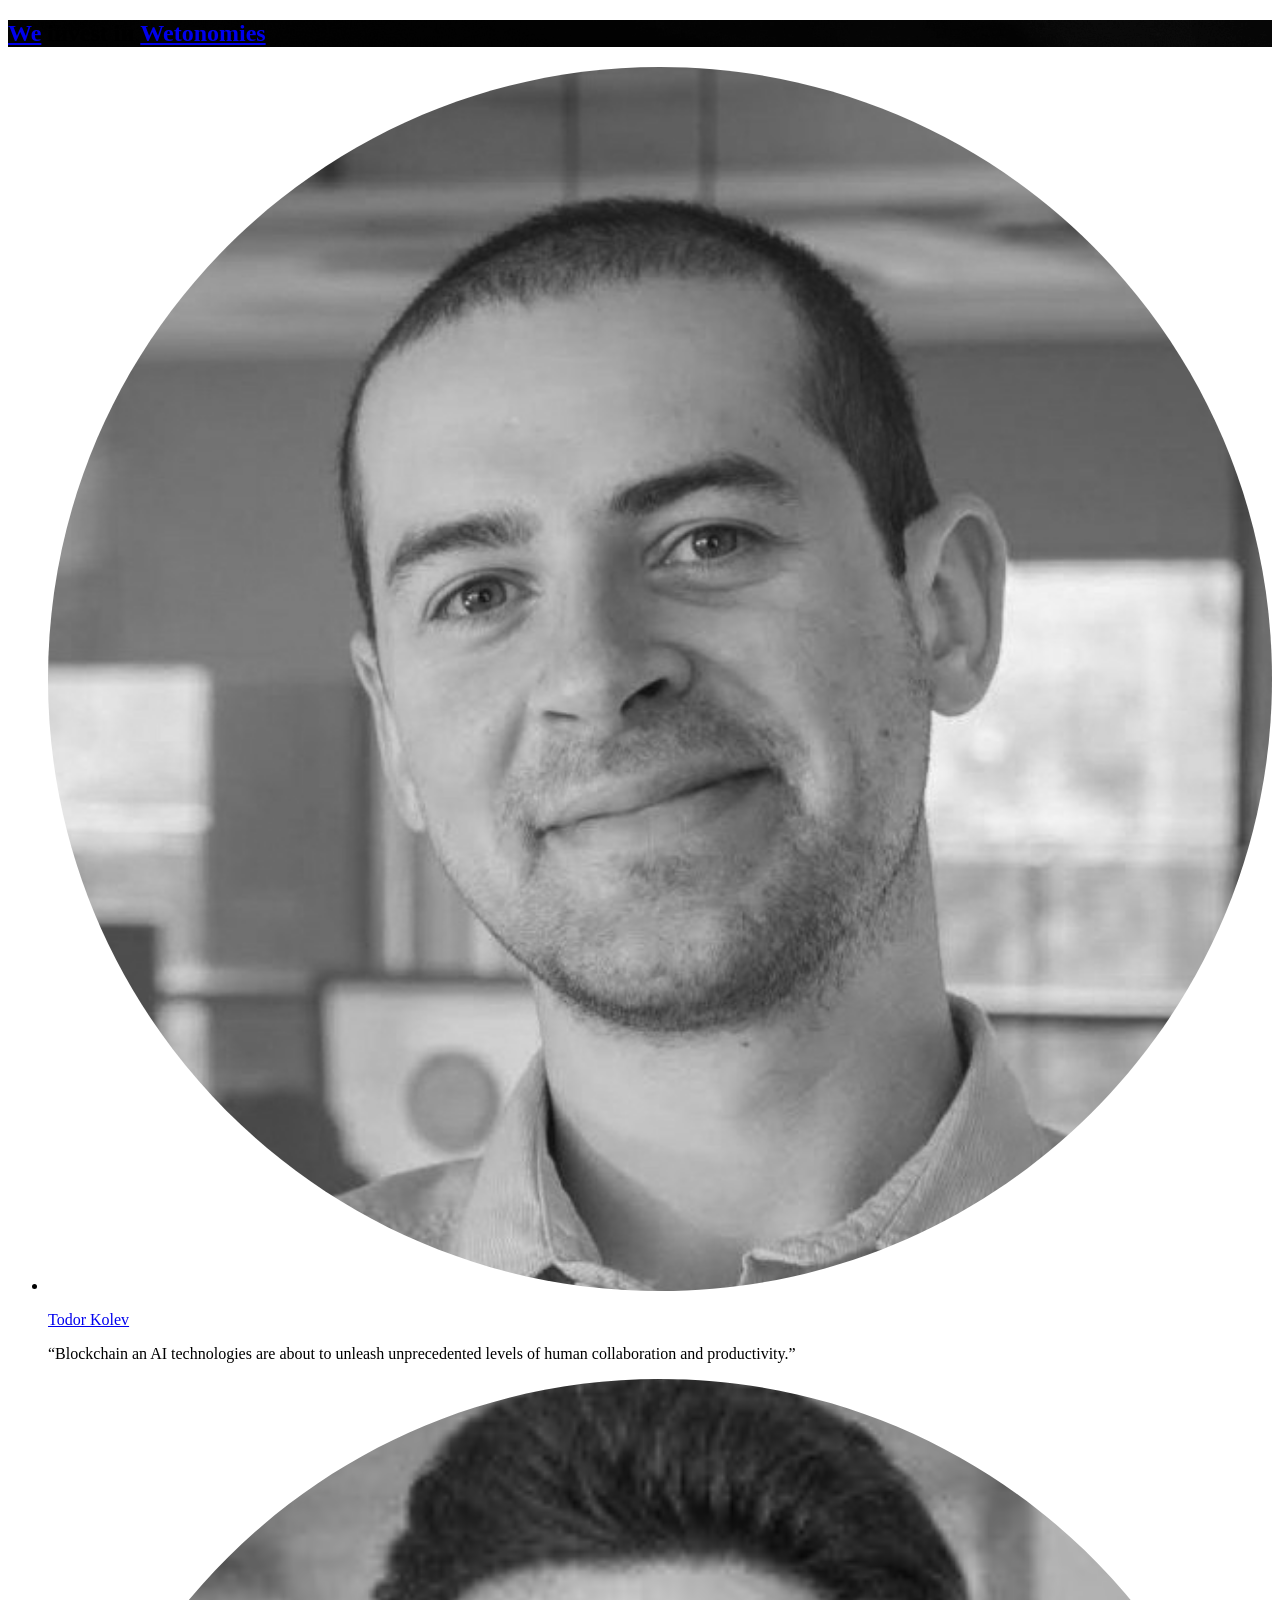
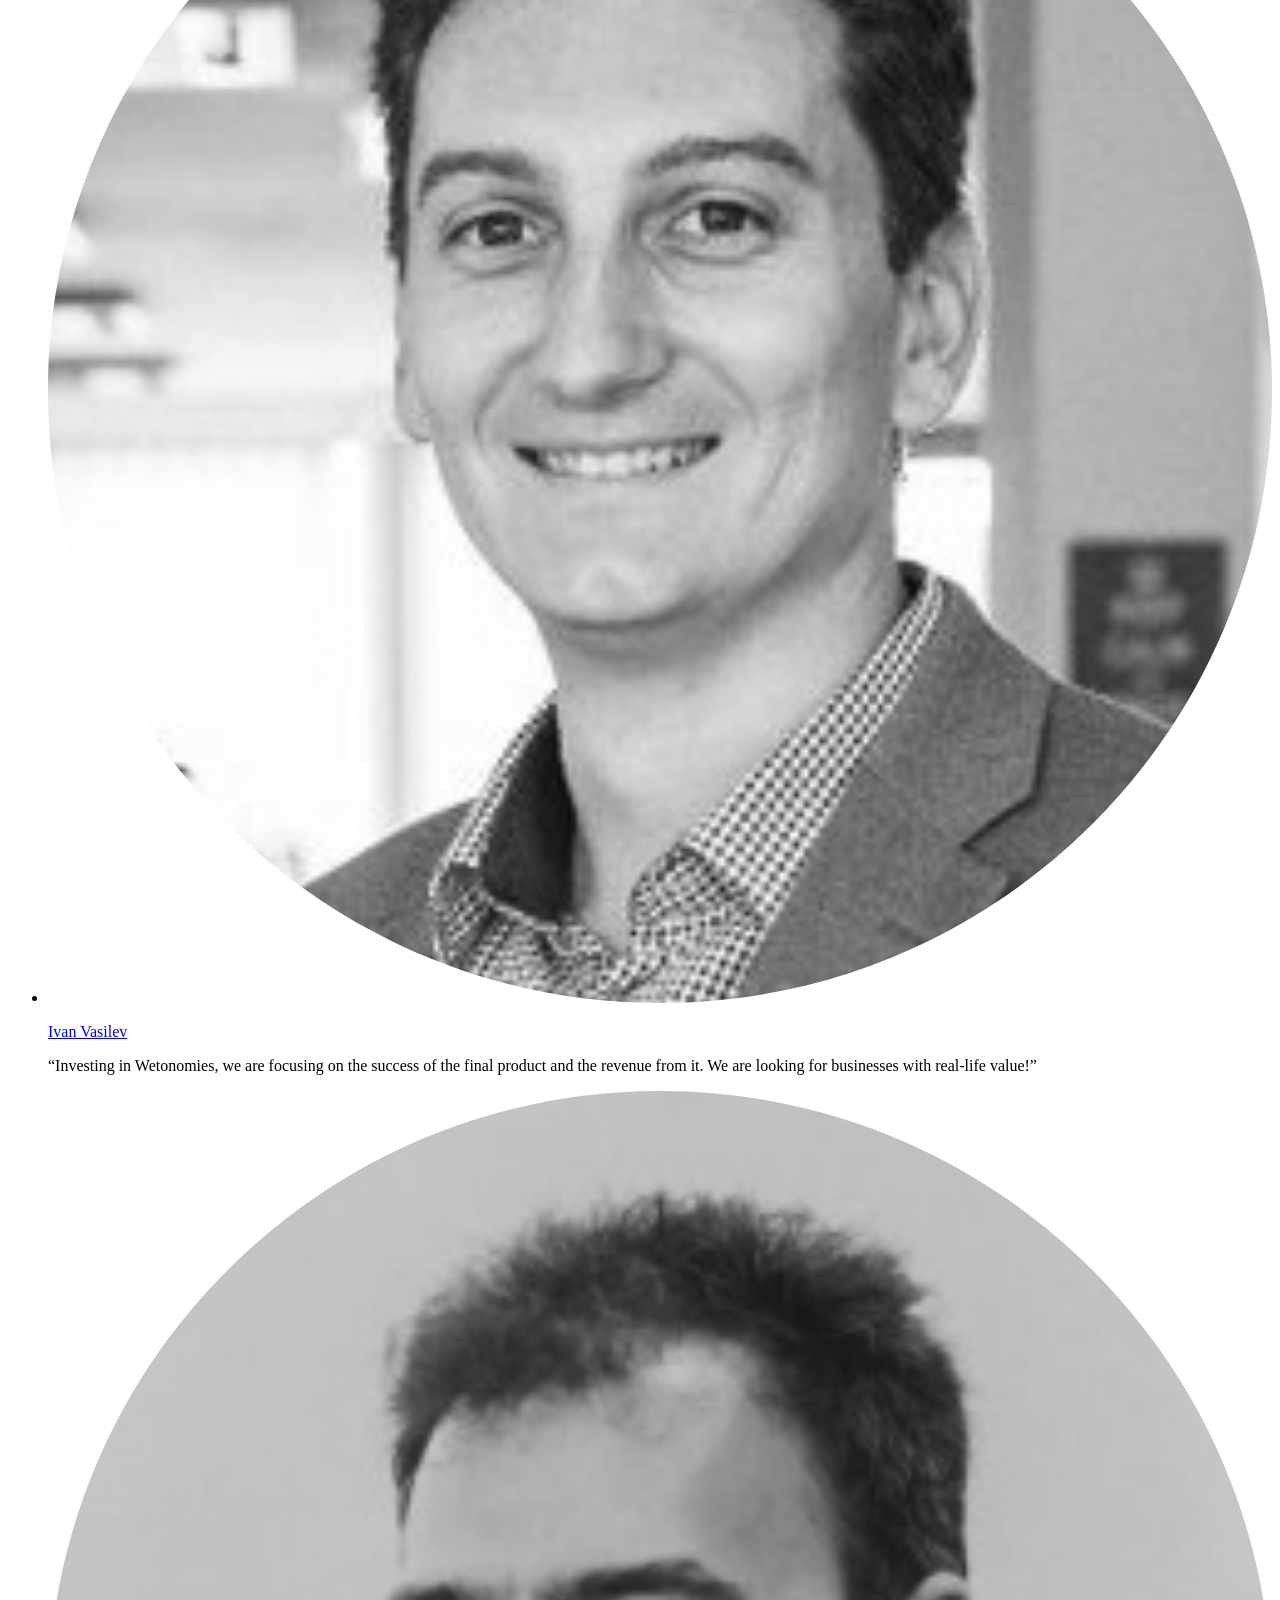
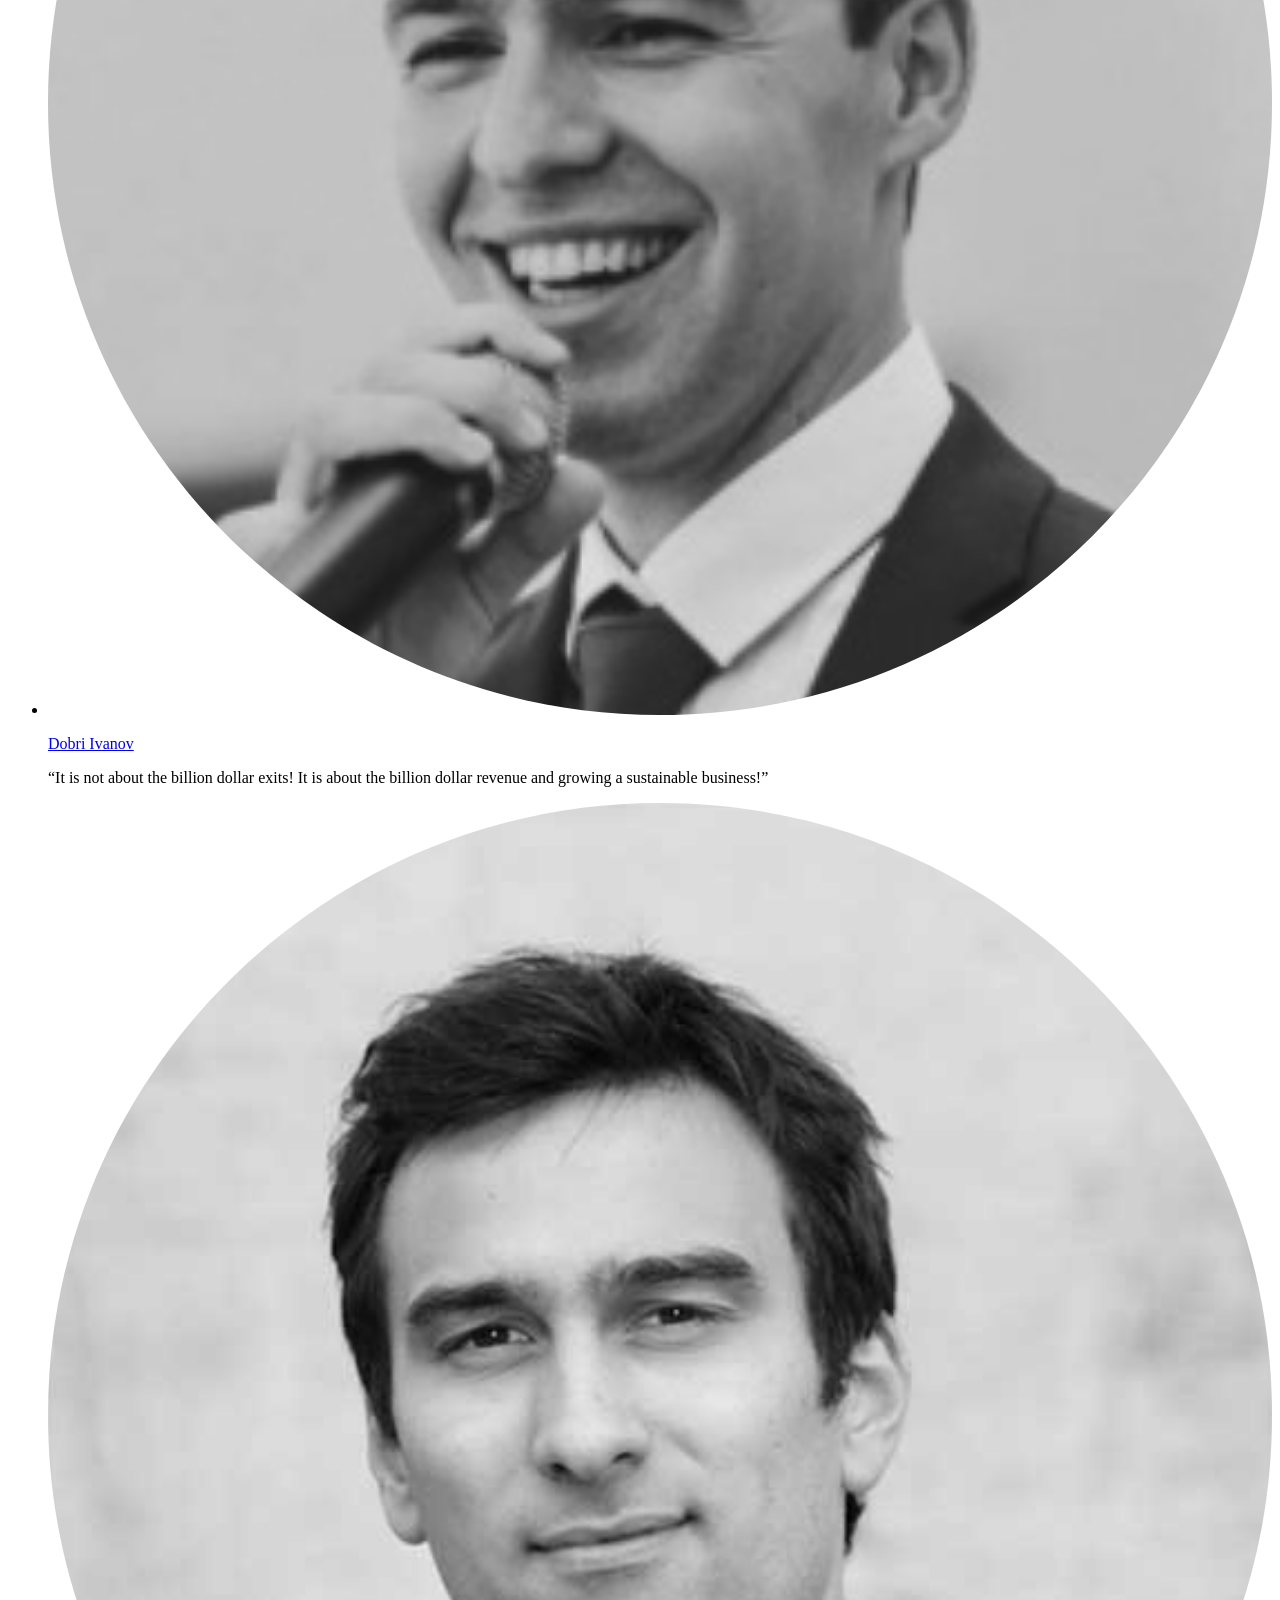
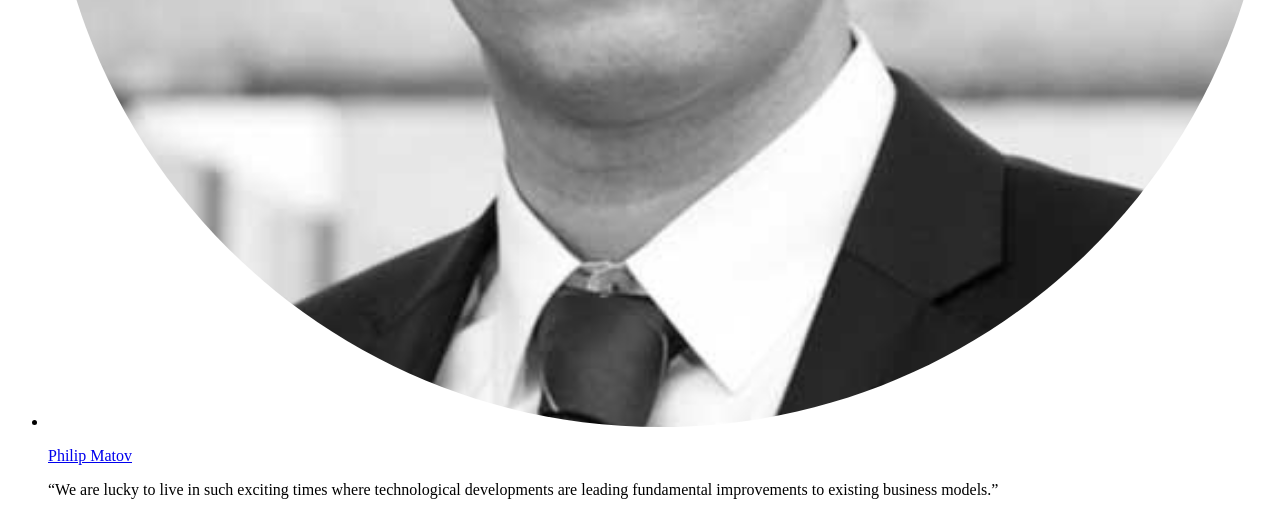
==== src/index.html @ e232cb5d "Code import" ====
<!DOCTYPE html>
<html lang="en">
	<include src="head.html"></include>
<body>
	<div class="wrapper">
		<include src="header.html"></include>

			<section class="intro" style="background-image: url(assets/images/temp/intro.jpg);">
				<div class="intro__inner">
					<div class="shell">
						<div class="intro__content">
							<div class="title animations" data-animation="fadeIn">
								<h1>
									<a href="#" class="btn--open-members">We</a> i<span>и</span>vest i<span>и</span> <a href="https://wetonomy.com/" target="_blank">Wetonomies</a>
								</h1>
							</div><!-- /.title -->
						</div><!-- /.intro__content -->
					</div><!-- /.shell -->
				</div><!-- /.intro__inner -->
			</section><!-- /.intro -->

			<section id="team-section" class="section section--team">
				<div class="shell">
					<div class="section__content">
						<a href="#" class="btn--close-members">
							<span></span>

							<span></span>
						</a>

						<ul class="members">
							<li class="member">
								<div class="member__inner">
									<div class="member__image">
										<object class="member__image-inner" type="image/svg+xml" data="assets/images/temp/member1.svg"></object>
									</div><!-- /.member__image -->

									<div class="member__content">
										<p><a href="https://www.linkedin.com/in/todor/" target="_blank">Todor Kolev</a></p>
										<p>
											 “Blockchain an AI technologies are about to unleash unprecedented levels of human collaboration and productivity.”
										</p>
									</div><!-- /.member__content -->
								</div><!-- /.member__inner -->
							</li><!-- /.member -->

							<li class="member">
								<div class="member__inner">
									<div class="member__image">
										<object class="member__image-inner" type="image/svg+xml" data="assets/images/temp/member2.svg"></object>
									</div><!-- /.member__image -->

									<div class="member__content">
										<p><a href="https://www.linkedin.com/in/vasilevivan/" target="_blank">Ivan Vasilev</a></p>
										<p>
											 “Investing in Wetonomies, we are focusing on the success of the final product and the revenue from it. We are looking for businesses with real-life value!”
										</p>
									</div><!-- /.member__content -->
								</div><!-- /.member__inner -->
							</li><!-- /.member -->

							<li class="member">
								<div class="member__inner">
									<div class="member__image">
										<object class="member__image-inner" type="image/svg+xml" data="assets/images/temp/member3.svg"></object>
									</div><!-- /.member__image -->

									<div class="member__content">
										<p><a href="https://www.linkedin.com/in/dobromir1/" target="_blank">Dobri Ivanov</a></p>
										<p>
											 “It is not about the billion dollar exits! It is about the billion dollar revenue and growing a sustainable business!”
										</p>
									</div><!-- /.member__content -->
								</div><!-- /.member__inner -->
							</li><!-- /.member -->

							<li class="member">
								<div class="member__inner">
									<div class="member__image">
										<object class="member__image-inner" type="image/svg+xml" data="assets/images/temp/member4.svg"></object>
									</div><!-- /.member__image -->

									<div class="member__content">
										<p><a href="https://www.linkedin.com/in/philip-ildo-matov-5155535b/" target="_blank">Philip Matov</a></p>
										<p>
											 “We are lucky to live in such exciting times where technological developments are leading fundamental improvements to existing business models.”
										</p>
									</div><!-- /.member__content -->
								</div><!-- /.member__inner -->
							</li><!-- /.member -->
						</ul><!-- /.members -->
					</div><!-- /.section__content -->
				</div><!-- /.shell -->
			</section><!-- /.section section-/-team -->

		<include src="footer.html"></include>
	</div><!-- /.wrapper -->

	<include src="scripts.html"></include>
</body>
</html>
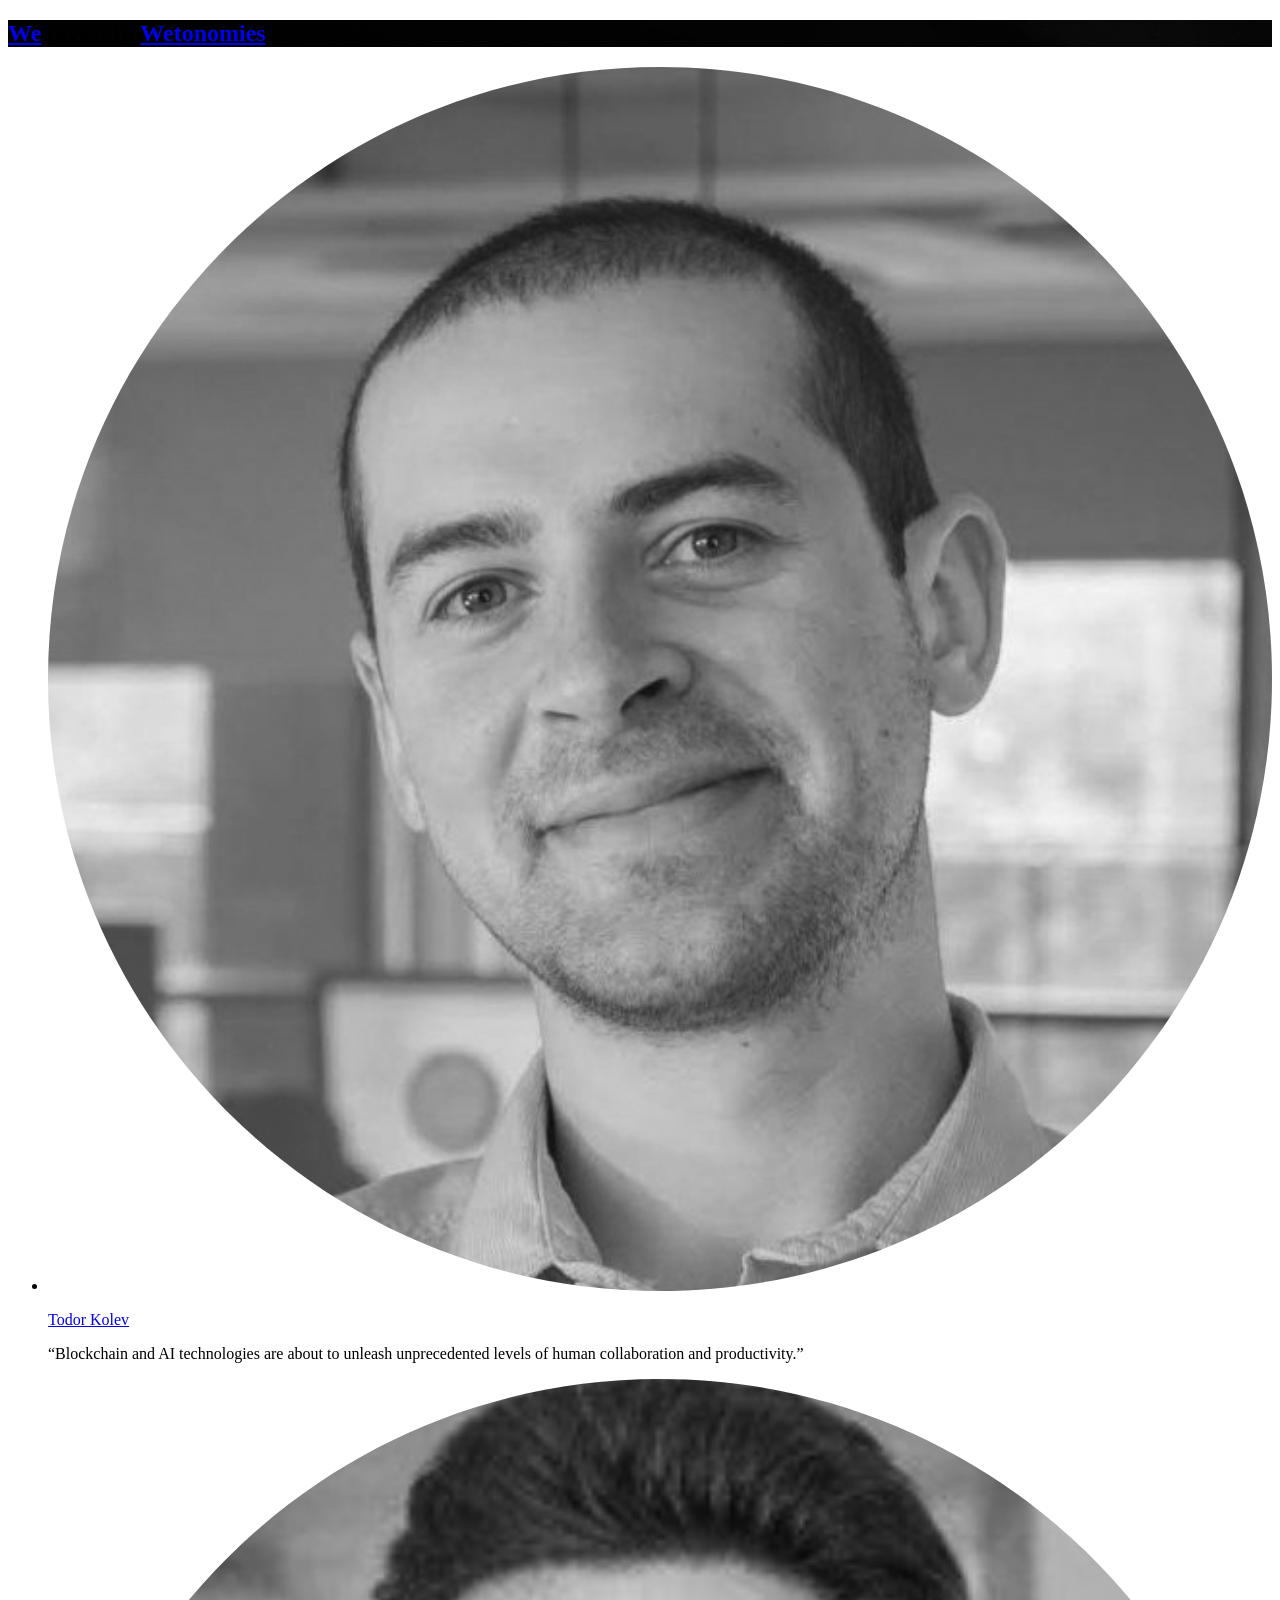
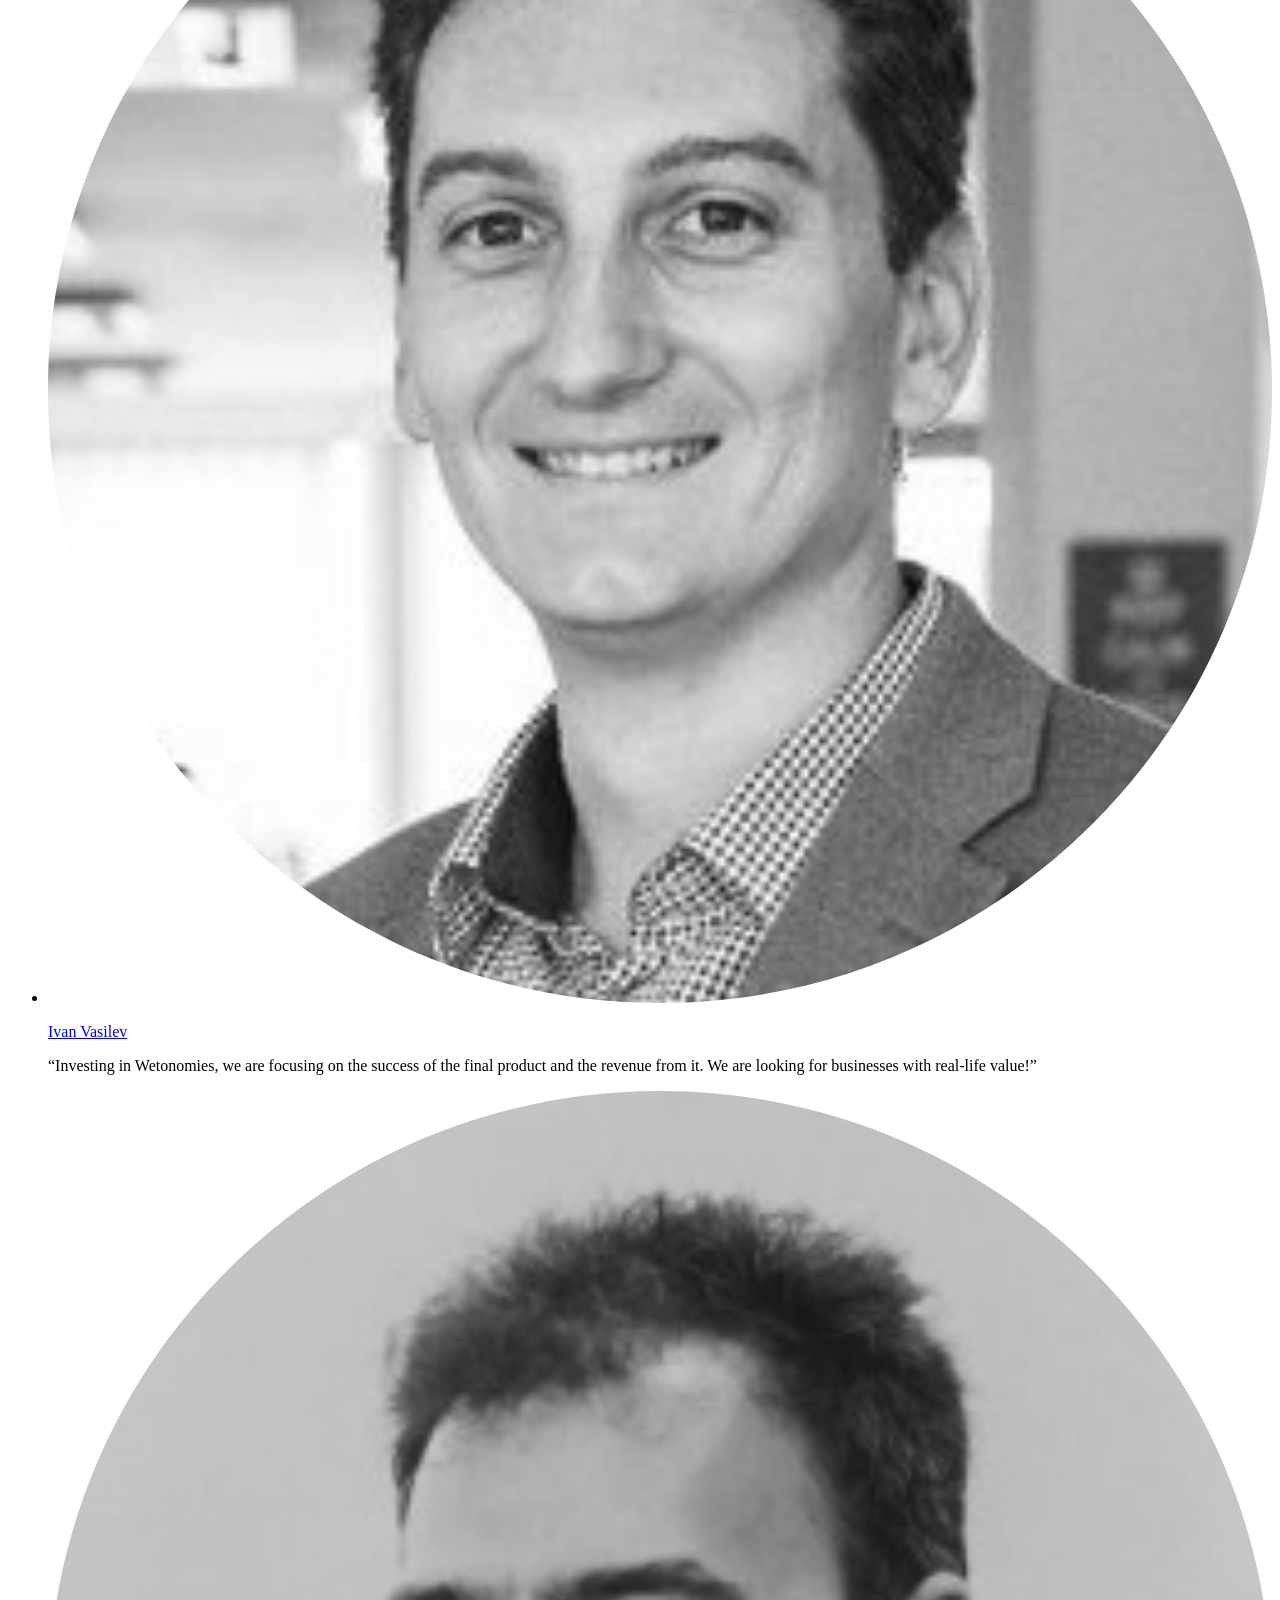
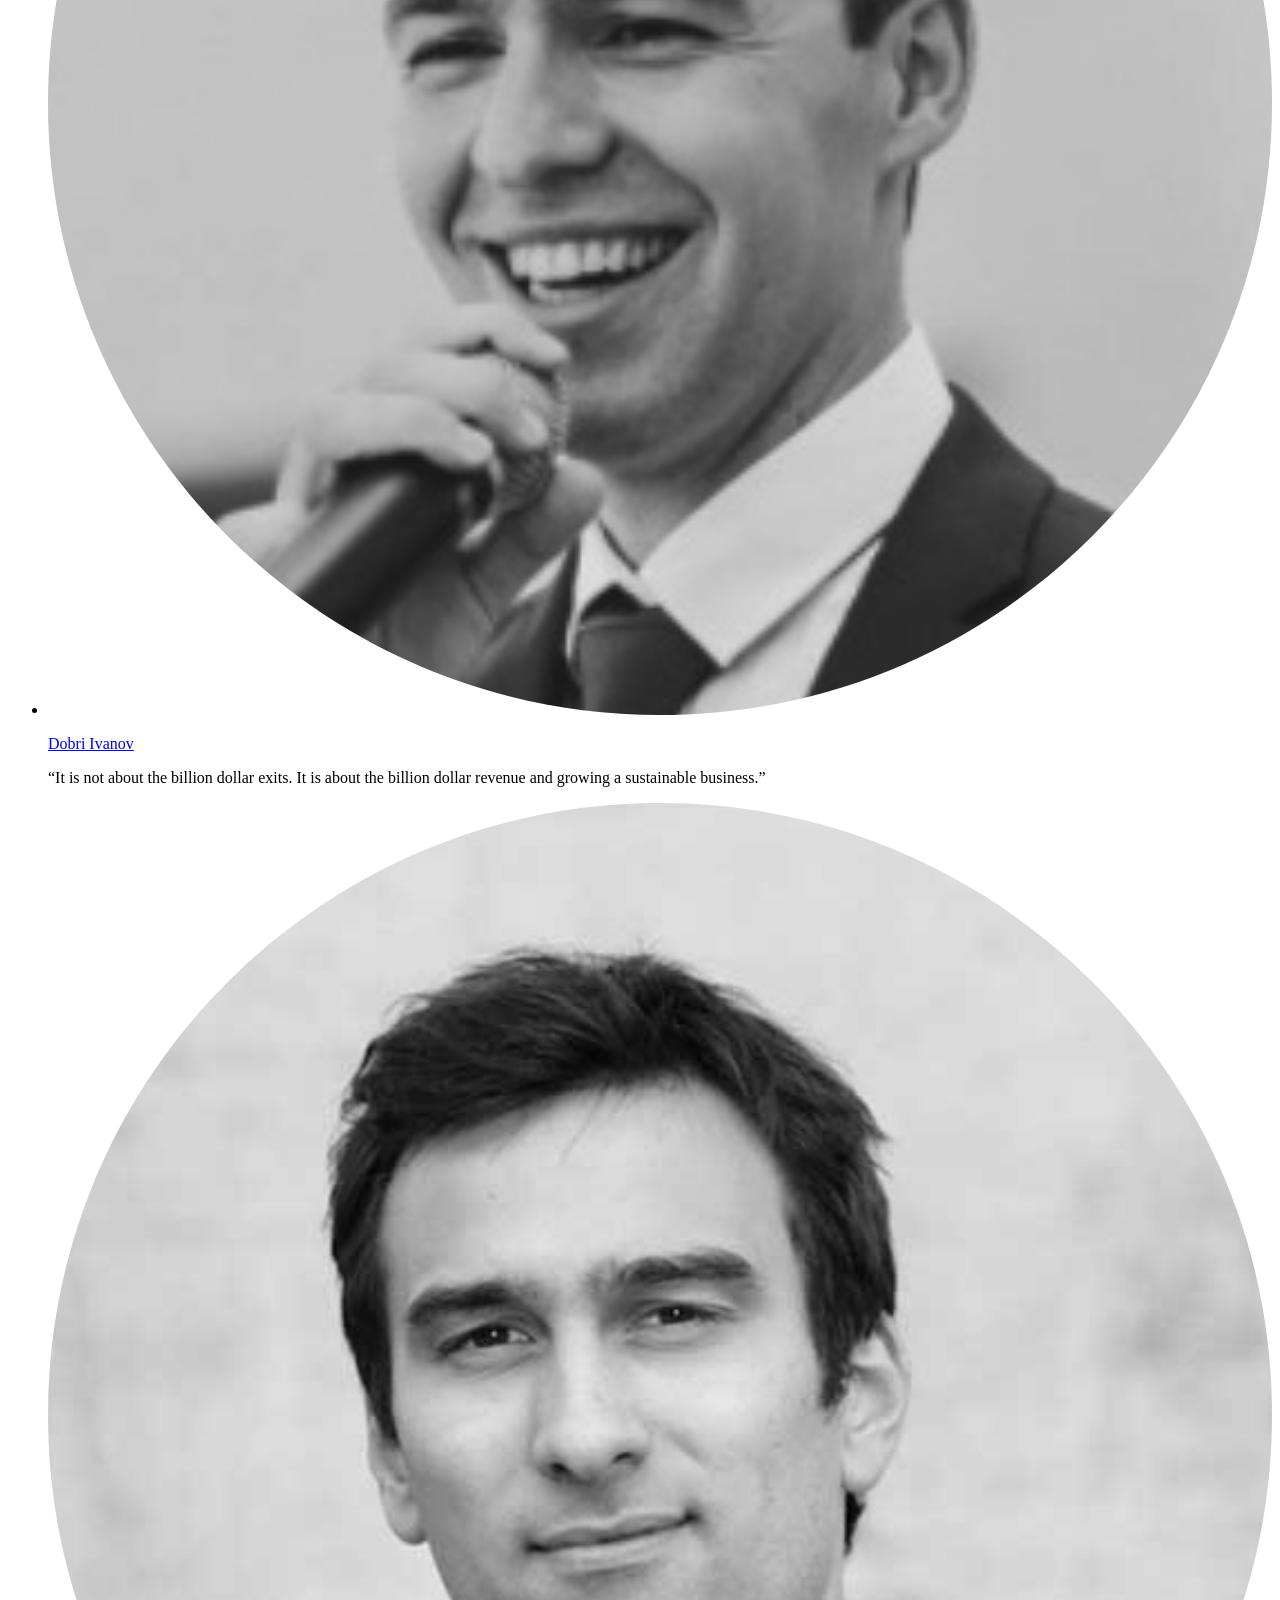
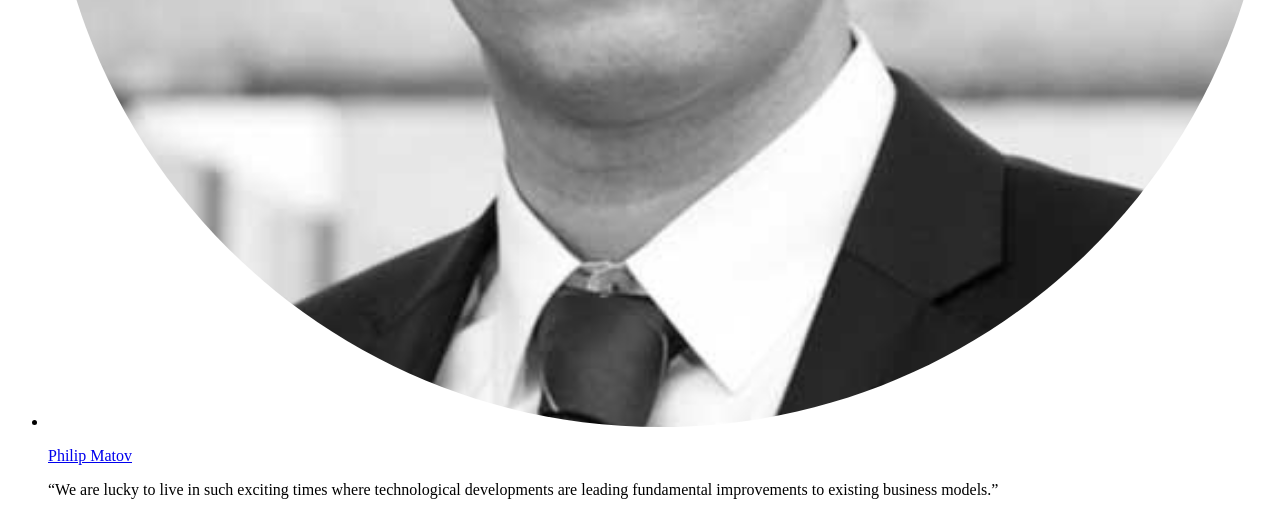
==== commit 5711613c: "Minor fixes; Social tags" ====
--- a/src/index.html
+++ b/src/index.html
@@ -38,7 +38,7 @@
 									<div class="member__content">
 										<p><a href="https://www.linkedin.com/in/todor/" target="_blank">Todor Kolev</a></p>
 										<p>
-											 “Blockchain an AI technologies are about to unleash unprecedented levels of human collaboration and productivity.”
+											 “Blockchain and AI technologies are about to unleash unprecedented levels of human collaboration and productivity.”
 										</p>
 									</div><!-- /.member__content -->
 								</div><!-- /.member__inner -->
@@ -68,7 +68,7 @@
 									<div class="member__content">
 										<p><a href="https://www.linkedin.com/in/dobromir1/" target="_blank">Dobri Ivanov</a></p>
 										<p>
-											 “It is not about the billion dollar exits! It is about the billion dollar revenue and growing a sustainable business!”
+											 “It is not about the billion dollar exits. It is about the billion dollar revenue and growing a sustainable business.”
 										</p>
 									</div><!-- /.member__content -->
 								</div><!-- /.member__inner -->
